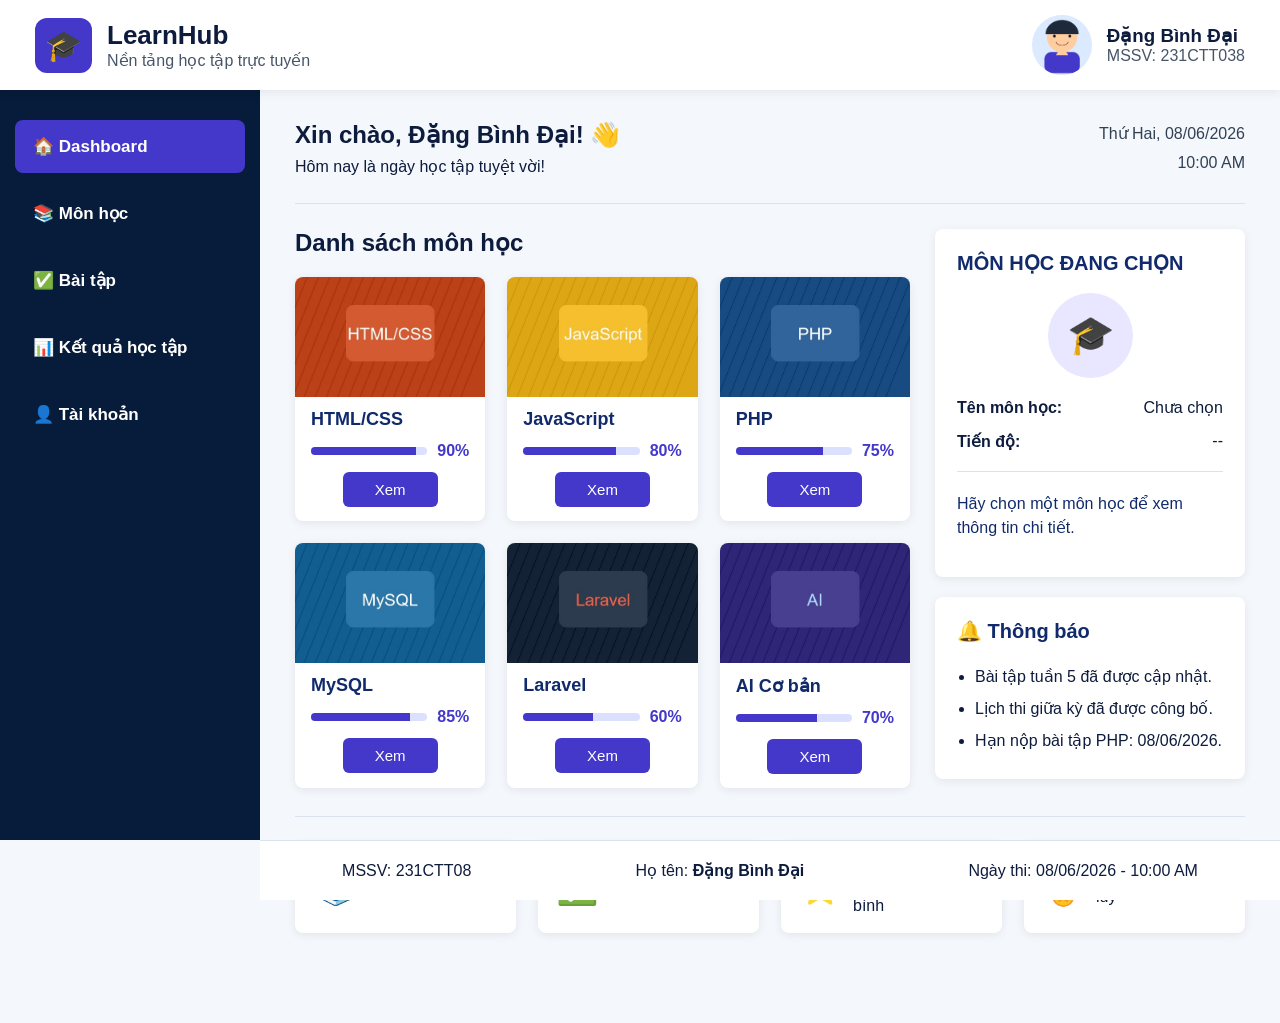
==== index.html @ 3623b71c "First commit" ====
<!DOCTYPE html>
<html lang="vi">
<head>
    <meta charset="UTF-8">
    <meta name="viewport" content="width=device-width, initial-scale=1.0">
    <title>LearnHub - Learning Dashboard</title>
    <link rel="stylesheet" href="css/style.css">
</head>
<body>
    <!-- HEADER: Hiển thị logo, tên website và thông tin sinh viên. Phần này dùng Flexbox trong CSS. -->
    <header class="header">
        <div class="logo-box">
            <div class="logo">🎓</div>
            <div>
                <h1>LearnHub</h1>
                <p>Nền tảng học tập trực tuyến</p>
            </div>
        </div>

        <div class="student-box">
            <img src="images/avatar.png" alt="Ảnh sinh viên">
            <div>
                <h3>Đặng Bình Đại</h3>
                <p>MSSV: <span id="studentId">231CTT038</span></p>
            </div>
        </div>
    </header>

    <!-- SIDEBAR: Menu cố định bên trái. JavaScript sẽ đổi màu mục được bấm. -->
    <aside class="sidebar">
        <nav>
            <a href="#" class="menu-item active">🏠 Dashboard</a>
            <a href="#" class="menu-item">📚 Môn học</a>
            <a href="#" class="menu-item">✅ Bài tập</a>
            <a href="#" class="menu-item">📊 Kết quả học tập</a>
            <a href="#" class="menu-item">👤 Tài khoản</a>
        </nav>
    </aside>

    <!-- MAIN: Nội dung chính của trang. -->
    <main class="main">
        <section class="welcome">
            <div>
                <h2>Xin chào, Đặng Bình Đại! 👋</h2>
                <p>Hôm nay là ngày học tập tuyệt vời!</p>
            </div>
            <div class="date-box">
                <p>Thứ Hai, 08/06/2026</p>
                <p>10:00 AM</p>
            </div>
        </section>

        <div class="content-layout">
            <section>
                <h2>Danh sách môn học</h2>

                <!-- COURSE GRID: Khu vực 6 môn học. JavaScript sẽ đổi class để thành 2 hoặc 3 cột theo MSSV. -->
                <div class="course-grid" id="courseGrid">
                    <div class="course-card">
                        <img src="images/course1.jpg" alt="HTML CSS">
                        <h3>HTML/CSS</h3>
                        <div class="progress-row">
                            <div class="progress"><span style="width: 90%;"></span></div>
                            <strong>90%</strong>
                        </div>
                        <button class="view-btn" data-name="HTML/CSS" data-progress="90%">Xem</button>
                    </div>

                    <div class="course-card">
                        <img src="images/course2.jpg" alt="JavaScript">
                        <h3>JavaScript</h3>
                        <div class="progress-row">
                            <div class="progress"><span style="width: 80%;"></span></div>
                            <strong>80%</strong>
                        </div>
                        <button class="view-btn" data-name="JavaScript" data-progress="80%">Xem</button>
                    </div>

                    <div class="course-card">
                        <img src="images/course3.jpg" alt="PHP">
                        <h3>PHP</h3>
                        <div class="progress-row">
                            <div class="progress"><span style="width: 75%;"></span></div>
                            <strong>75%</strong>
                        </div>
                        <button class="view-btn" data-name="PHP" data-progress="75%">Xem</button>
                    </div>

                    <div class="course-card">
                        <img src="images/course4.jpg" alt="MySQL">
                        <h3>MySQL</h3>
                        <div class="progress-row">
                            <div class="progress"><span style="width: 85%;"></span></div>
                            <strong>85%</strong>
                        </div>
                        <button class="view-btn" data-name="MySQL" data-progress="85%">Xem</button>
                    </div>

                    <div class="course-card">
                        <img src="images/course5.jpg" alt="Laravel">
                        <h3>Laravel</h3>
                        <div class="progress-row">
                            <div class="progress"><span style="width: 60%;"></span></div>
                            <strong>60%</strong>
                        </div>
                        <button class="view-btn" data-name="Laravel" data-progress="60%">Xem</button>
                    </div>

                    <div class="course-card">
                        <img src="images/course6.jpg" alt="AI Cơ bản">
                        <h3>AI Cơ bản</h3>
                        <div class="progress-row">
                            <div class="progress"><span style="width: 70%;"></span></div>
                            <strong>70%</strong>
                        </div>
                        <button class="view-btn" data-name="AI Cơ bản" data-progress="70%">Xem</button>
                    </div>
                </div>
            </section>

            <!-- SELECTED COURSE: Nơi hiển thị môn học khi bấm nút Xem. -->
            <aside class="right-panel">
                <div class="selected-course">
                    <h2>MÔN HỌC ĐANG CHỌN</h2>
                    <div class="big-icon">🎓</div>
                    <p><b>Tên môn học:</b> <span id="selectedName">Chưa chọn</span></p>
                    <p><b>Tiến độ:</b> <span id="selectedProgress">--</span></p>
                    <hr>
                    <p class="hint">Hãy chọn một môn học để xem thông tin chi tiết.</p>
                </div>

                <div class="notice">
                    <h2>🔔 Thông báo</h2>
                    <ul>
                        <li>Bài tập tuần 5 đã được cập nhật.</li>
                        <li>Lịch thi giữa kỳ đã được công bố.</li>
                        <li>Hạn nộp bài tập PHP: 08/06/2026.</li>
                    </ul>
                </div>
            </aside>
        </div>

        <!-- STATISTICS: 4 ô thống kê học tập. Phần này dùng Flexbox trong CSS. -->
        <section class="stats">
            <div class="stat-item">📚 <span>Số môn học</span> <b>6</b></div>
            <div class="stat-item">✅ <span>Số bài tập</span> <b>24</b></div>
            <div class="stat-item">⭐ <span>Điểm trung bình</span> <b>8.2/10</b></div>
            <div class="stat-item">🏅 <span>Tín chỉ tích lũy</span> <b>18</b></div>
        </section>
    </main>

    <!-- FOOTER: Hiển thị MSSV, họ tên và ngày thi theo yêu cầu đề bài. -->
    <footer class="footer">
        <p>MSSV: 231CTT08</p>
        <p>Họ tên: <b>Đặng Bình Đại</b></p>
        <p>Ngày thi: 08/06/2026 - 10:00 AM</p>
    </footer>

    <script src="js/script.js"></script>
</body>
</html>
---- css/style.css ----
/* RESET: Xóa khoảng cách mặc định để bố cục dễ canh chỉnh hơn. */
* {
    box-sizing: border-box;
    margin: 0;
    padding: 0;
}

body {
    background: #f4f7fb;
    color: #0d1b3d;
    font-family: Arial, Helvetica, sans-serif;
}

/* HEADER: Dùng Flexbox để logo nằm trái, thông tin sinh viên nằm phải. */
.header {
    align-items: center;
    background: white;
    box-shadow: 0 2px 10px rgba(0, 0, 0, 0.08);
    display: flex;
    height: 90px;
    justify-content: space-between;
    left: 0;
    padding: 15px 35px;
    position: fixed;
    right: 0;
    top: 0;
    z-index: 10;
}

.logo-box,
.student-box {
    align-items: center;
    display: flex;
    gap: 15px;
}

.logo {
    background: #4338ca;
    border-radius: 12px;
    color: white;
    font-size: 30px;
    padding: 10px;
}

.logo-box h1 {
    font-size: 26px;
}

.logo-box p,
.student-box p {
    color: #475569;
}

.student-box img {
    border-radius: 50%;
    height: 60px;
    width: 60px;
}

/* SIDEBAR: Cố định bên trái, các mục menu xếp dọc bằng Flexbox. */
.sidebar {
    background: #071b3a;
    bottom: 60px;
    left: 0;
    padding: 120px 15px 20px;
    position: fixed;
    top: 0;
    width: 260px;
}

.sidebar nav {
    display: flex;
    flex-direction: column;
    gap: 14px;
}

.menu-item {
    border-radius: 8px;
    color: white;
    font-size: 17px;
    font-weight: bold;
    padding: 16px 18px;
    text-decoration: none;
}

/* CLASS ACTIVE: JavaScript thêm class này vào menu được bấm để đổi màu. */
.menu-item.active {
    background: #4338ca;
}

/* MAIN: Chừa khoảng trống cho header, sidebar và footer. */
.main {
    margin-left: 260px;
    padding: 120px 35px 90px;
}

.welcome {
    align-items: center;
    border-bottom: 1px solid #dbe2ef;
    display: flex;
    justify-content: space-between;
    margin-bottom: 25px;
    padding-bottom: 25px;
}

.welcome h2 {
    margin-bottom: 8px;
}

.date-box {
    color: #334155;
    line-height: 1.8;
    text-align: right;
}

/* CONTENT LAYOUT: Chia phần môn học và phần thông tin bên phải. */
.content-layout {
    display: grid;
    gap: 25px;
    grid-template-columns: 1fr 310px;
}

/* COURSE GRID: Mặc định 3 cột. JavaScript sẽ đổi thành 2 cột nếu MSSV có số cuối lẻ. */
.course-grid {
    display: grid;
    gap: 22px;
    grid-template-columns: repeat(3, 1fr);
    margin-top: 20px;
}

.course-grid.two-columns {
    grid-template-columns: repeat(2, 1fr);
}

.course-grid.three-columns {
    grid-template-columns: repeat(3, 1fr);
}

.course-card {
    background: white;
    border-radius: 8px;
    box-shadow: 0 2px 10px rgba(0, 0, 0, 0.08);
    overflow: hidden;
    padding-bottom: 14px;
}

.course-card img {
    display: block;
    height: 120px;
    object-fit: cover;
    width: 100%;
}

.course-card h3 {
    color: #102a6b;
    font-size: 18px;
    padding: 12px 16px;
}

.progress-row {
    align-items: center;
    display: flex;
    gap: 10px;
    padding: 0 16px 12px;
}

.progress {
    background: #dbe0ff;
    border-radius: 20px;
    flex: 1;
    height: 8px;
    overflow: hidden;
}

.progress span {
    background: #4338ca;
    display: block;
    height: 100%;
}

.progress-row strong {
    color: #4338ca;
}

.view-btn {
    background: #4338ca;
    border: 0;
    border-radius: 6px;
    color: white;
    cursor: pointer;
    display: block;
    font-size: 15px;
    margin: 0 auto;
    padding: 9px 32px;
}

.view-btn:hover {
    background: #312e81;
}

/* RIGHT PANEL: Khu vực hiển thị môn học đang chọn và thông báo. */
.right-panel {
    display: flex;
    flex-direction: column;
    gap: 20px;
}

.selected-course,
.notice {
    background: white;
    border-radius: 8px;
    box-shadow: 0 2px 10px rgba(0, 0, 0, 0.08);
    padding: 22px;
}

.selected-course h2,
.notice h2 {
    color: #102a6b;
    font-size: 20px;
    margin-bottom: 18px;
}

.big-icon {
    background: #e9e7ff;
    border-radius: 50%;
    color: #4338ca;
    font-size: 38px;
    height: 85px;
    line-height: 85px;
    margin: 0 auto 20px;
    text-align: center;
    width: 85px;
}

.selected-course p {
    display: flex;
    justify-content: space-between;
    margin: 15px 0;
}

.selected-course hr {
    border: 0;
    border-top: 1px solid #dbe2ef;
    margin: 20px 0;
}

.hint {
    color: #102a6b;
    line-height: 1.5;
}

.notice ul {
    line-height: 2;
    padding-left: 18px;
}

/* STATS: 4 ô thống kê dùng Flexbox theo yêu cầu đề. */
.stats {
    border-top: 1px solid #dbe2ef;
    display: flex;
    gap: 22px;
    margin-top: 28px;
    padding-top: 25px;
}

.stat-item {
    align-items: center;
    background: white;
    border-radius: 8px;
    box-shadow: 0 2px 10px rgba(0, 0, 0, 0.08);
    display: flex;
    flex: 1;
    gap: 12px;
    min-height: 90px;
    padding: 18px;
}

.stat-item {
    font-size: 34px;
}

.stat-item span,
.stat-item b {
    display: block;
    font-size: 16px;
}

.stat-item b {
    font-size: 28px;
}

/* FOOTER: Cố định phía dưới, hiển thị thông tin sinh viên và ngày thi. */
.footer {
    align-items: center;
    background: white;
    border-top: 1px solid #dbe2ef;
    bottom: 0;
    display: flex;
    height: 60px;
    justify-content: space-around;
    left: 260px;
    position: fixed;
    right: 0;
}

/* RESPONSIVE: Khi màn hình nhỏ, bố cục tự chuyển thành 1 cột để không bị vỡ. */
@media (max-width: 1100px) {
    .content-layout {
        grid-template-columns: 1fr;
    }
}

@media (max-width: 800px) {
    .header,
    .welcome,
    .stats,
    .footer {
        align-items: flex-start;
        flex-direction: column;
        height: auto;
    }

    .sidebar {
        bottom: auto;
        position: static;
        width: 100%;
        padding: 110px 15px 15px;
    }

    .main {
        margin-left: 0;
        padding: 25px 15px 120px;
    }

    .course-grid,
    .course-grid.two-columns,
    .course-grid.three-columns {
        grid-template-columns: 1fr;
    }

    .footer {
        left: 0;
        padding: 10px 15px;
    }
}
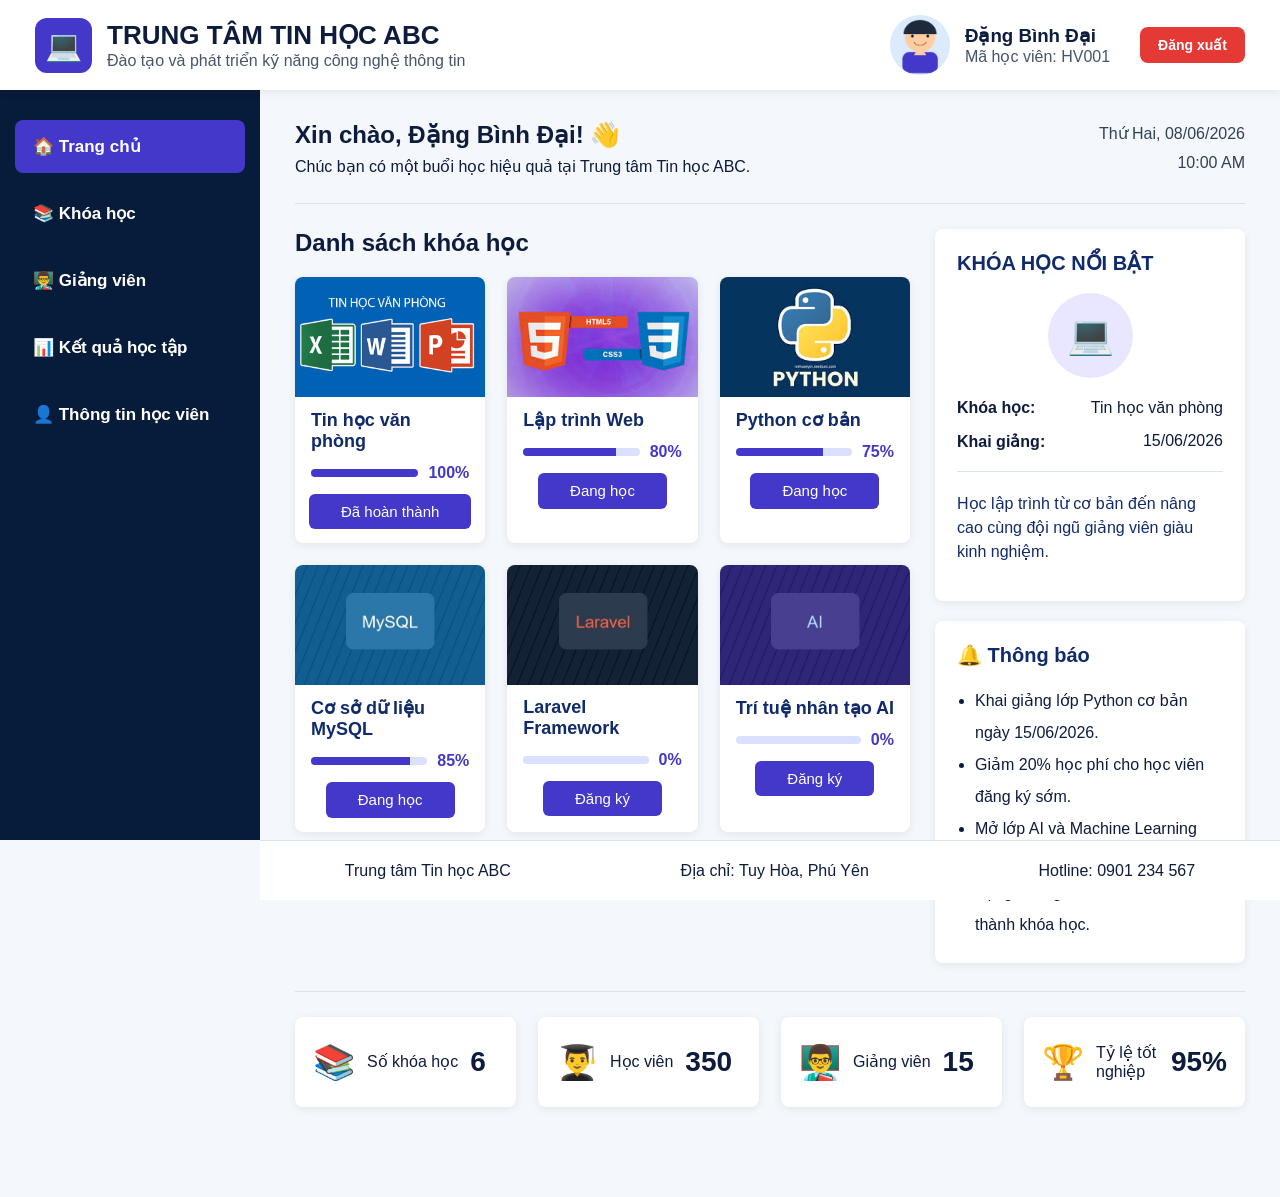
==== commit c0d66b84: "nop bai" ====
--- a/index.html
+++ b/index.html
@@ -3,47 +3,56 @@
 <head>
     <meta charset="UTF-8">
     <meta name="viewport" content="width=device-width, initial-scale=1.0">
-    <title>LearnHub - Learning Dashboard</title>
+    <title>Trung Tâm Tin Học ABC</title>
     <link rel="stylesheet" href="css/style.css">
 </head>
 <body>
-    <!-- HEADER: Hiển thị logo, tên website và thông tin sinh viên. Phần này dùng Flexbox trong CSS. -->
+
+    <!-- HEADER -->
     <header class="header">
         <div class="logo-box">
-            <div class="logo">🎓</div>
+            <div class="logo">💻</div>
             <div>
-                <h1>LearnHub</h1>
-                <p>Nền tảng học tập trực tuyến</p>
+                <h1>TRUNG TÂM TIN HỌC ABC</h1>
+                <p>Đào tạo và phát triển kỹ năng công nghệ thông tin</p>
             </div>
         </div>
 
         <div class="student-box">
-            <img src="images/avatar.png" alt="Ảnh sinh viên">
-            <div>
-                <h3>Đặng Bình Đại</h3>
-                <p>MSSV: <span id="studentId">231CTT038</span></p>
-            </div>
-        </div>
+    <img src="images/avatar.png" alt="Học viên">
+
+    <div class="student-info">
+        <h3>Đặng Bình Đại</h3>
+        <p>Mã học viên: HV001</p>
+    </div>
+
+    <button class="logout-btn" onclick="location.href='login.html'">
+    Đăng xuất
+</button>
+</div>
     </header>
 
-    <!-- SIDEBAR: Menu cố định bên trái. JavaScript sẽ đổi màu mục được bấm. -->
+    <!-- SIDEBAR -->
     <aside class="sidebar">
         <nav>
-            <a href="#" class="menu-item active">🏠 Dashboard</a>
-            <a href="#" class="menu-item">📚 Môn học</a>
-            <a href="#" class="menu-item">✅ Bài tập</a>
-            <a href="#" class="menu-item">📊 Kết quả học tập</a>
-            <a href="#" class="menu-item">👤 Tài khoản</a>
+            <a href="index.html" class="menu-item active">🏠 Trang chủ</a>
+            <a href="khoahoc.html" class="menu-item">📚 Khóa học</a>
+            <a href="giangvien.html" class="menu-item">👨‍🏫 Giảng viên</a>
+            <a href="ketqua.html" class="menu-item">📊 Kết quả học tập</a>
+            <a href="sinhvien.html" class="menu-item">👤 Thông tin học viên</a>
         </nav>
     </aside>
 
-    <!-- MAIN: Nội dung chính của trang. -->
+    <!-- MAIN -->
     <main class="main">
+
+        <!-- WELCOME -->
         <section class="welcome">
             <div>
                 <h2>Xin chào, Đặng Bình Đại! 👋</h2>
-                <p>Hôm nay là ngày học tập tuyệt vời!</p>
-            </div>
+                <p>Chúc bạn có một buổi học hiệu quả tại Trung tâm Tin học ABC.</p>
+            </div>
+
             <div class="date-box">
                 <p>Thứ Hai, 08/06/2026</p>
                 <p>10:00 AM</p>
@@ -51,111 +60,158 @@
         </section>
 
         <div class="content-layout">
+
+            <!-- DANH SÁCH KHÓA HỌC -->
             <section>
-                <h2>Danh sách môn học</h2>
-
-                <!-- COURSE GRID: Khu vực 6 môn học. JavaScript sẽ đổi class để thành 2 hoặc 3 cột theo MSSV. -->
-                <div class="course-grid" id="courseGrid">
-                    <div class="course-card">
-                        <img src="images/course1.jpg" alt="HTML CSS">
-                        <h3>HTML/CSS</h3>
-                        <div class="progress-row">
-                            <div class="progress"><span style="width: 90%;"></span></div>
-                            <strong>90%</strong>
-                        </div>
-                        <button class="view-btn" data-name="HTML/CSS" data-progress="90%">Xem</button>
-                    </div>
-
-                    <div class="course-card">
-                        <img src="images/course2.jpg" alt="JavaScript">
-                        <h3>JavaScript</h3>
-                        <div class="progress-row">
-                            <div class="progress"><span style="width: 80%;"></span></div>
+                <h2>Danh sách khóa học</h2>
+
+                <div class="course-grid">
+
+                    <div class="course-card">
+                        <img src="images/tinhocvsnphong.png" alt="">
+                        <h3>Tin học văn phòng</h3>
+                        <div class="progress-row">
+                            <div class="progress">
+                                <span style="width:100%;"></span>
+                            </div>
+                            <strong>100%</strong>
+                        </div>
+                        <button class="view-btn">Đã hoàn thành</button>
+                    </div>
+
+                    <div class="course-card">
+                        <img src="images/thietkew.jpg" alt="">
+                        <h3>Lập trình Web</h3>
+                        <div class="progress-row">
+                            <div class="progress">
+                                <span style="width:80%;"></span>
+                            </div>
                             <strong>80%</strong>
                         </div>
-                        <button class="view-btn" data-name="JavaScript" data-progress="80%">Xem</button>
-                    </div>
-
-                    <div class="course-card">
-                        <img src="images/course3.jpg" alt="PHP">
-                        <h3>PHP</h3>
-                        <div class="progress-row">
-                            <div class="progress"><span style="width: 75%;"></span></div>
+                        <button class="view-btn">Đang học</button>
+                    </div>
+
+                    <div class="course-card">
+                        <img src="images/python.jpg" alt="">
+                        <h3>Python cơ bản</h3>
+                        <div class="progress-row">
+                            <div class="progress">
+                                <span style="width:75%;"></span>
+                            </div>
                             <strong>75%</strong>
                         </div>
-                        <button class="view-btn" data-name="PHP" data-progress="75%">Xem</button>
-                    </div>
-
-                    <div class="course-card">
-                        <img src="images/course4.jpg" alt="MySQL">
-                        <h3>MySQL</h3>
-                        <div class="progress-row">
-                            <div class="progress"><span style="width: 85%;"></span></div>
+                        <button class="view-btn">Đang học</button>
+                    </div>
+
+                    <div class="course-card">
+                        <img src="images/course4.jpg" alt="">
+                        <h3>Cơ sở dữ liệu MySQL</h3>
+                        <div class="progress-row">
+                            <div class="progress">
+                                <span style="width:85%;"></span>
+                            </div>
                             <strong>85%</strong>
                         </div>
-                        <button class="view-btn" data-name="MySQL" data-progress="85%">Xem</button>
-                    </div>
-
-                    <div class="course-card">
-                        <img src="images/course5.jpg" alt="Laravel">
-                        <h3>Laravel</h3>
-                        <div class="progress-row">
-                            <div class="progress"><span style="width: 60%;"></span></div>
-                            <strong>60%</strong>
-                        </div>
-                        <button class="view-btn" data-name="Laravel" data-progress="60%">Xem</button>
-                    </div>
-
-                    <div class="course-card">
-                        <img src="images/course6.jpg" alt="AI Cơ bản">
-                        <h3>AI Cơ bản</h3>
-                        <div class="progress-row">
-                            <div class="progress"><span style="width: 70%;"></span></div>
-                            <strong>70%</strong>
-                        </div>
-                        <button class="view-btn" data-name="AI Cơ bản" data-progress="70%">Xem</button>
-                    </div>
+                        <button class="view-btn">Đang học</button>
+                    </div>
+
+                    <div class="course-card">
+                        <img src="images/course5.jpg" alt="">
+                        <h3>Laravel Framework</h3>
+                        <div class="progress-row">
+                            <div class="progress">
+                                <span style="width:0%;"></span>
+                            </div>
+                            <strong>0%</strong>
+                        </div>
+                        <button class="view-btn">Đăng ký</button>
+                    </div>
+
+                    <div class="course-card">
+                        <img src="images/course6.jpg" alt="">
+                        <h3>Trí tuệ nhân tạo AI</h3>
+                        <div class="progress-row">
+                            <div class="progress">
+                                <span style="width:0%;"></span>
+                            </div>
+                            <strong>0%</strong>
+                        </div>
+                        <button class="view-btn">Đăng ký</button>
+                    </div>
+
                 </div>
             </section>
 
-            <!-- SELECTED COURSE: Nơi hiển thị môn học khi bấm nút Xem. -->
+            <!-- PANEL BÊN PHẢI -->
             <aside class="right-panel">
+
                 <div class="selected-course">
-                    <h2>MÔN HỌC ĐANG CHỌN</h2>
-                    <div class="big-icon">🎓</div>
-                    <p><b>Tên môn học:</b> <span id="selectedName">Chưa chọn</span></p>
-                    <p><b>Tiến độ:</b> <span id="selectedProgress">--</span></p>
+                    <h2>KHÓA HỌC NỔI BẬT</h2>
+
+                    <div class="big-icon">💻</div>
+
+                    <p><b>Khóa học:</b> Tin học văn phòng</p>
+                    <p><b>Khai giảng:</b> 15/06/2026</p>
+
                     <hr>
-                    <p class="hint">Hãy chọn một môn học để xem thông tin chi tiết.</p>
+
+                    <p class="hint">
+                        Học lập trình từ cơ bản đến nâng cao cùng đội ngũ giảng viên giàu kinh nghiệm.
+                    </p>
                 </div>
 
                 <div class="notice">
                     <h2>🔔 Thông báo</h2>
+
                     <ul>
-                        <li>Bài tập tuần 5 đã được cập nhật.</li>
-                        <li>Lịch thi giữa kỳ đã được công bố.</li>
-                        <li>Hạn nộp bài tập PHP: 08/06/2026.</li>
+                        <li>Khai giảng lớp Python cơ bản ngày 15/06/2026.</li>
+                        <li>Giảm 20% học phí cho học viên đăng ký sớm.</li>
+                        <li>Mở lớp AI và Machine Learning tháng 07/2026.</li>
+                        <li>Tặng chứng chỉ sau khi hoàn thành khóa học.</li>
                     </ul>
                 </div>
+
             </aside>
+
         </div>
 
-        <!-- STATISTICS: 4 ô thống kê học tập. Phần này dùng Flexbox trong CSS. -->
+        <!-- THỐNG KÊ -->
         <section class="stats">
-            <div class="stat-item">📚 <span>Số môn học</span> <b>6</b></div>
-            <div class="stat-item">✅ <span>Số bài tập</span> <b>24</b></div>
-            <div class="stat-item">⭐ <span>Điểm trung bình</span> <b>8.2/10</b></div>
-            <div class="stat-item">🏅 <span>Tín chỉ tích lũy</span> <b>18</b></div>
+
+            <div class="stat-item">
+                📚
+                <span>Số khóa học</span>
+                <b>6</b>
+            </div>
+
+            <div class="stat-item">
+                👨‍🎓
+                <span>Học viên</span>
+                <b>350</b>
+            </div>
+
+            <div class="stat-item">
+                👨‍🏫
+                <span>Giảng viên</span>
+                <b>15</b>
+            </div>
+
+            <div class="stat-item">
+                🏆
+                <span>Tỷ lệ tốt nghiệp</span>
+                <b>95%</b>
+            </div>
+
         </section>
+
     </main>
 
-    <!-- FOOTER: Hiển thị MSSV, họ tên và ngày thi theo yêu cầu đề bài. -->
+    <!-- FOOTER -->
     <footer class="footer">
-        <p>MSSV: 231CTT08</p>
-        <p>Họ tên: <b>Đặng Bình Đại</b></p>
-        <p>Ngày thi: 08/06/2026 - 10:00 AM</p>
+        <p>Trung tâm Tin học ABC</p>
+        <p>Địa chỉ: Tuy Hòa, Phú Yên</p>
+        <p>Hotline: 0901 234 567</p>
     </footer>
 
-    <script src="js/script.js"></script>
 </body>
-</html>
+</html>
--- a/css/style.css
+++ b/css/style.css
@@ -343,3 +343,25 @@
         padding: 10px 15px;
     }
 }
+.student-box{
+    display:flex;
+    align-items:center;
+    gap:15px;
+}
+
+.logout-btn{
+    margin-left:15px;
+    background:#e53935;
+    color:white;
+    border:none;
+    padding:10px 18px;
+    border-radius:8px;
+    cursor:pointer;
+    font-size:14px;
+    font-weight:600;
+    transition:0.3s;
+}
+
+.logout-btn:hover{
+    background:#c62828;
+}
